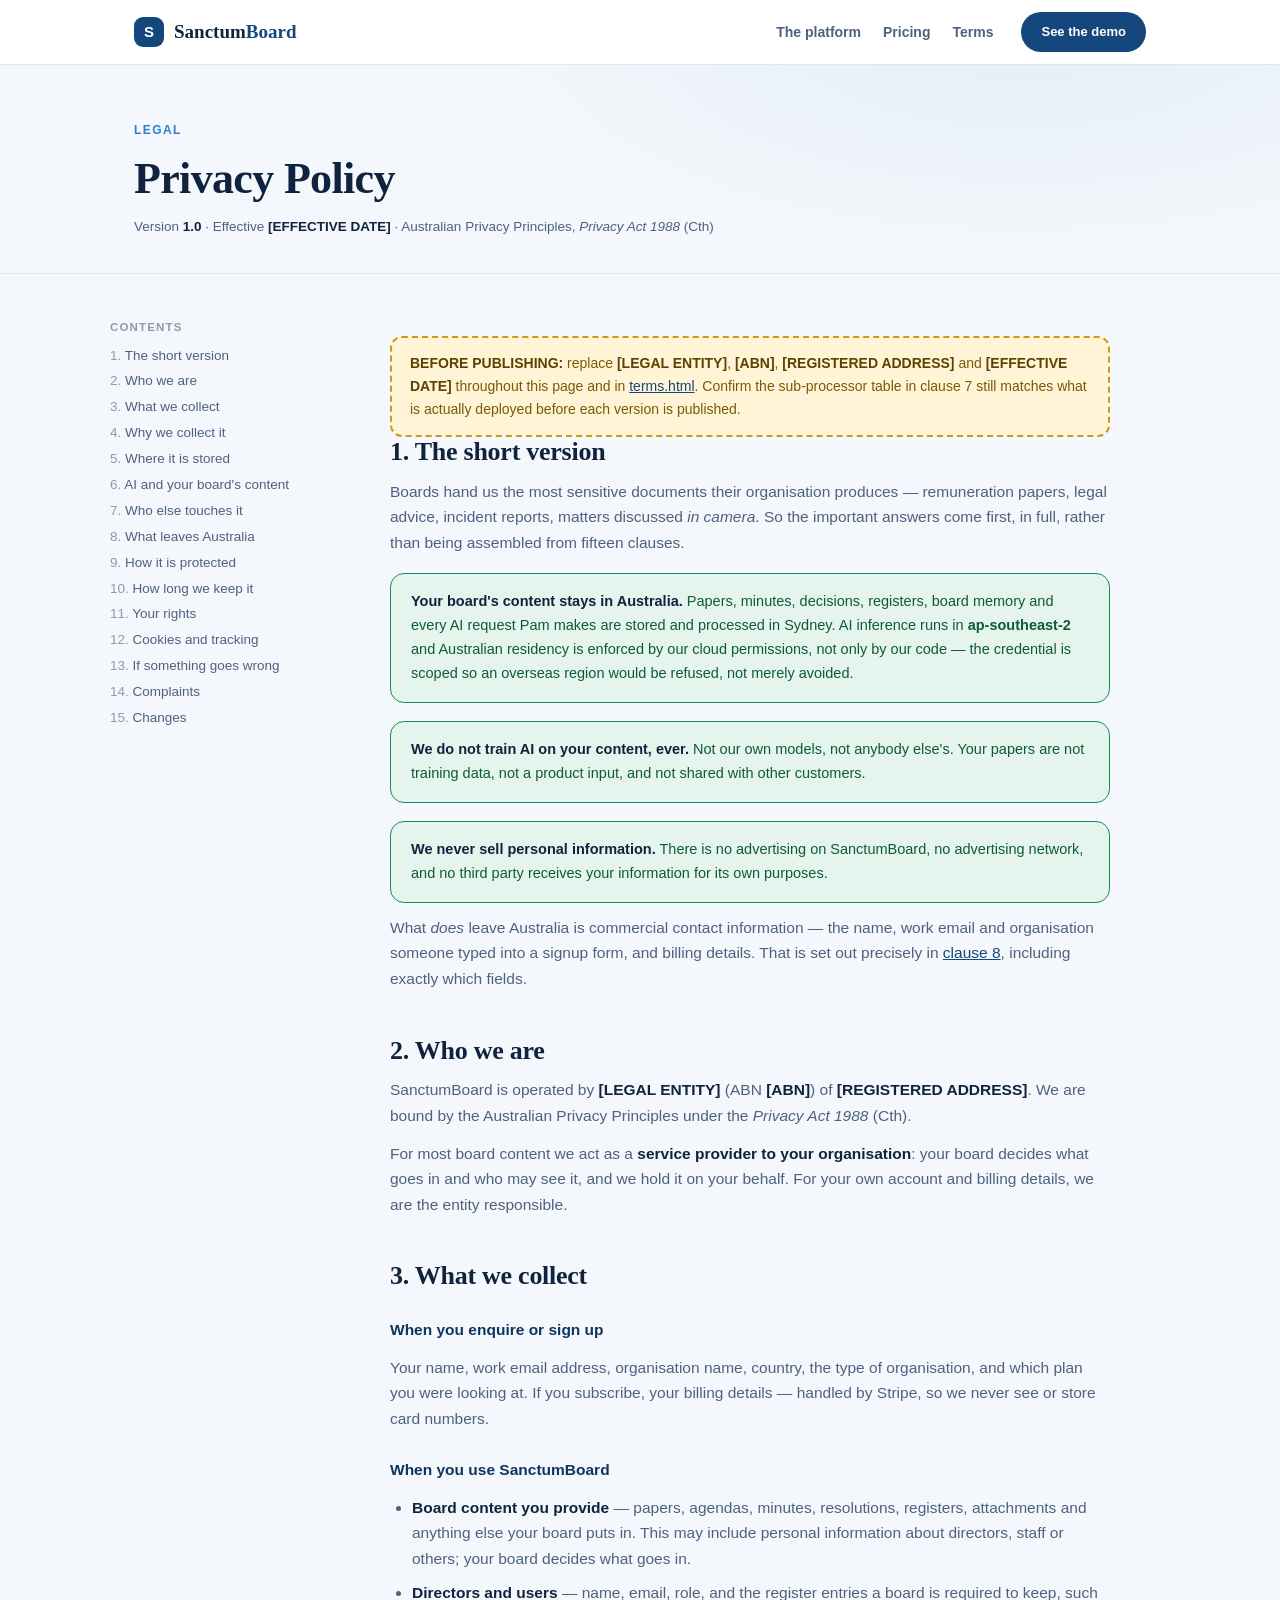
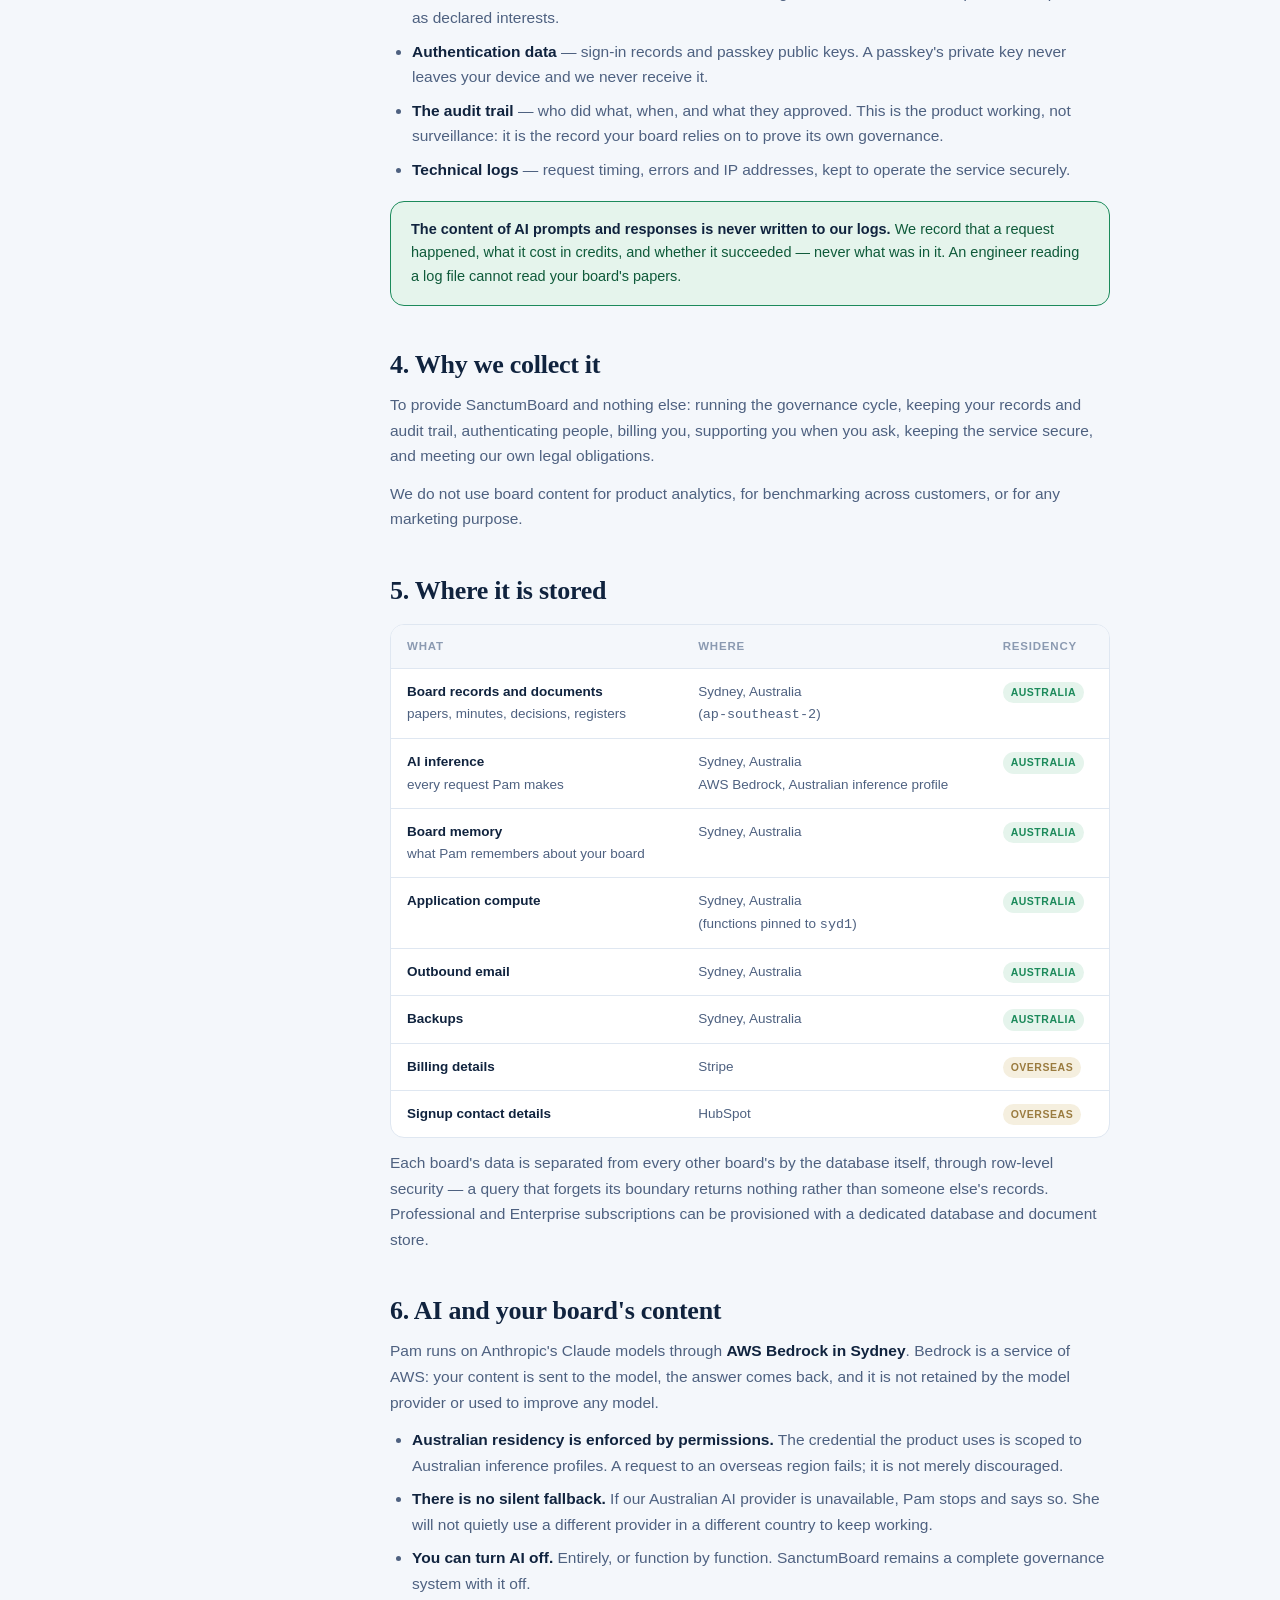
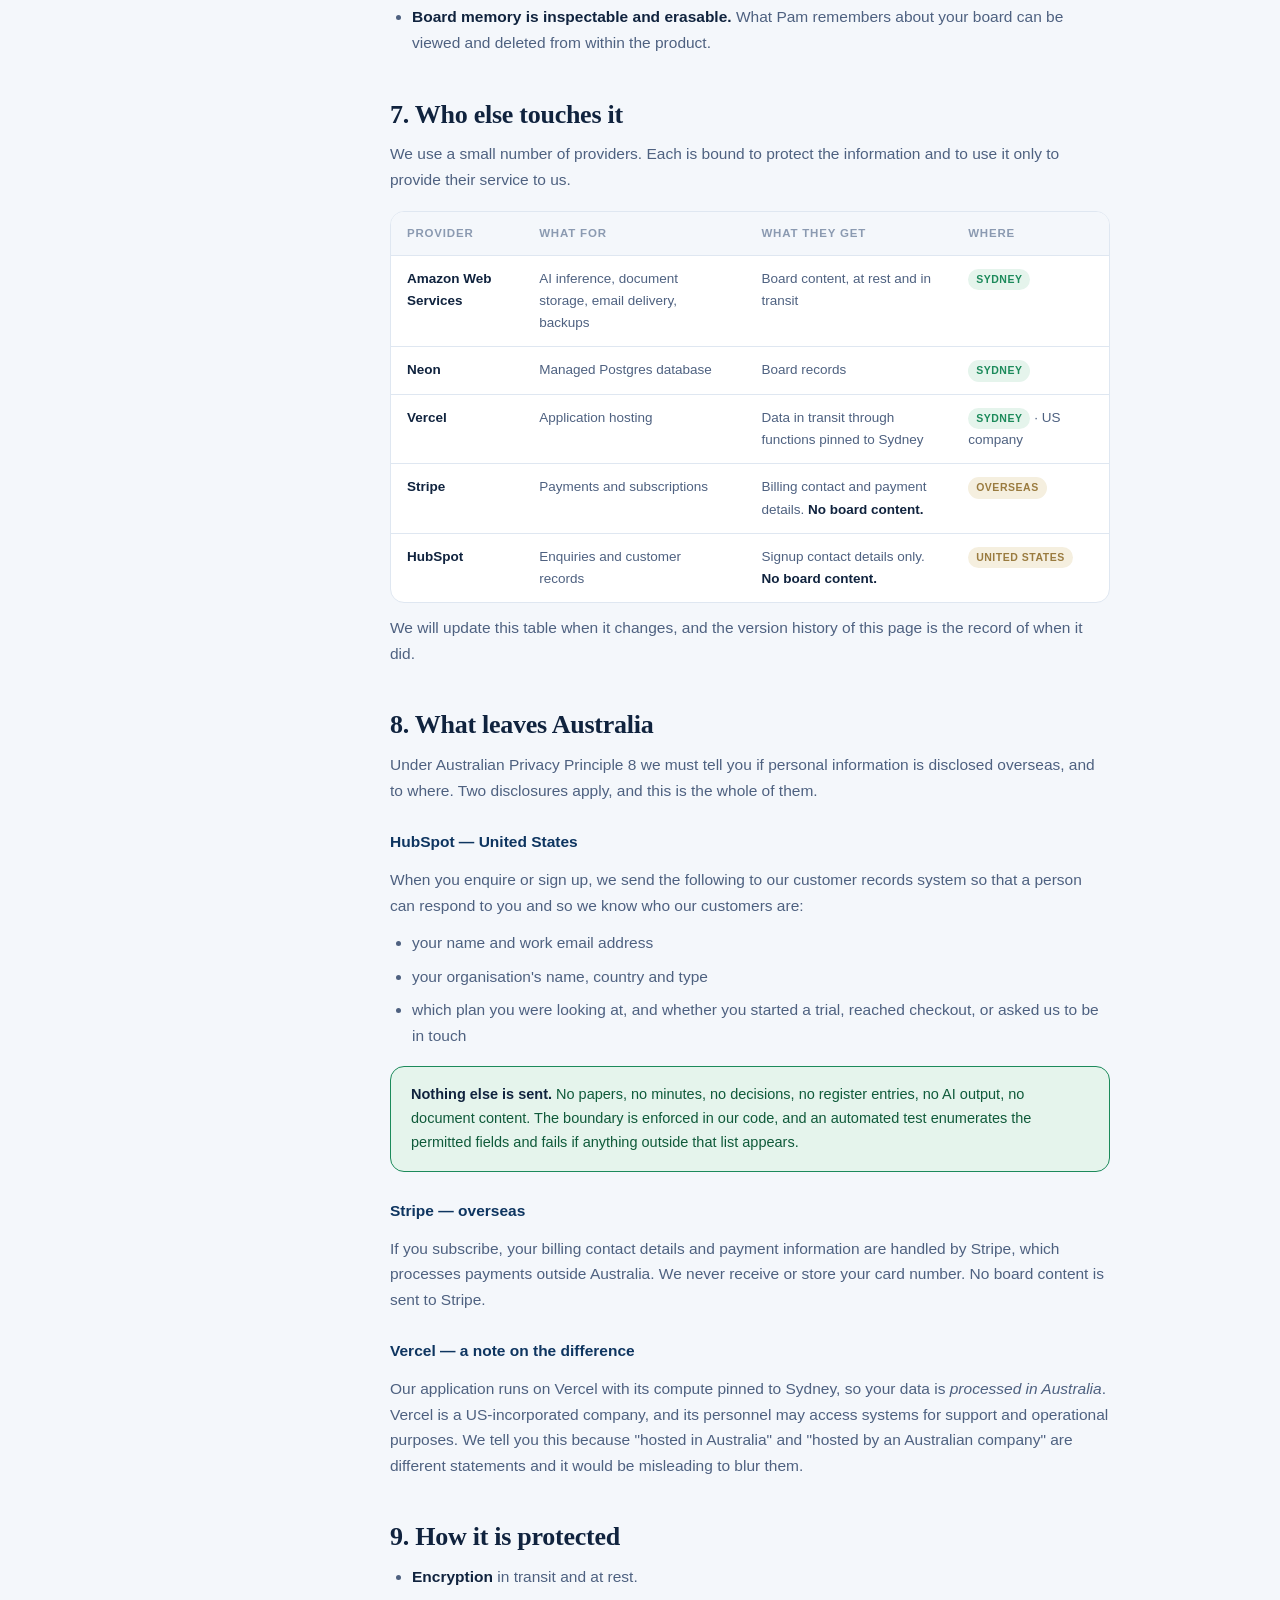
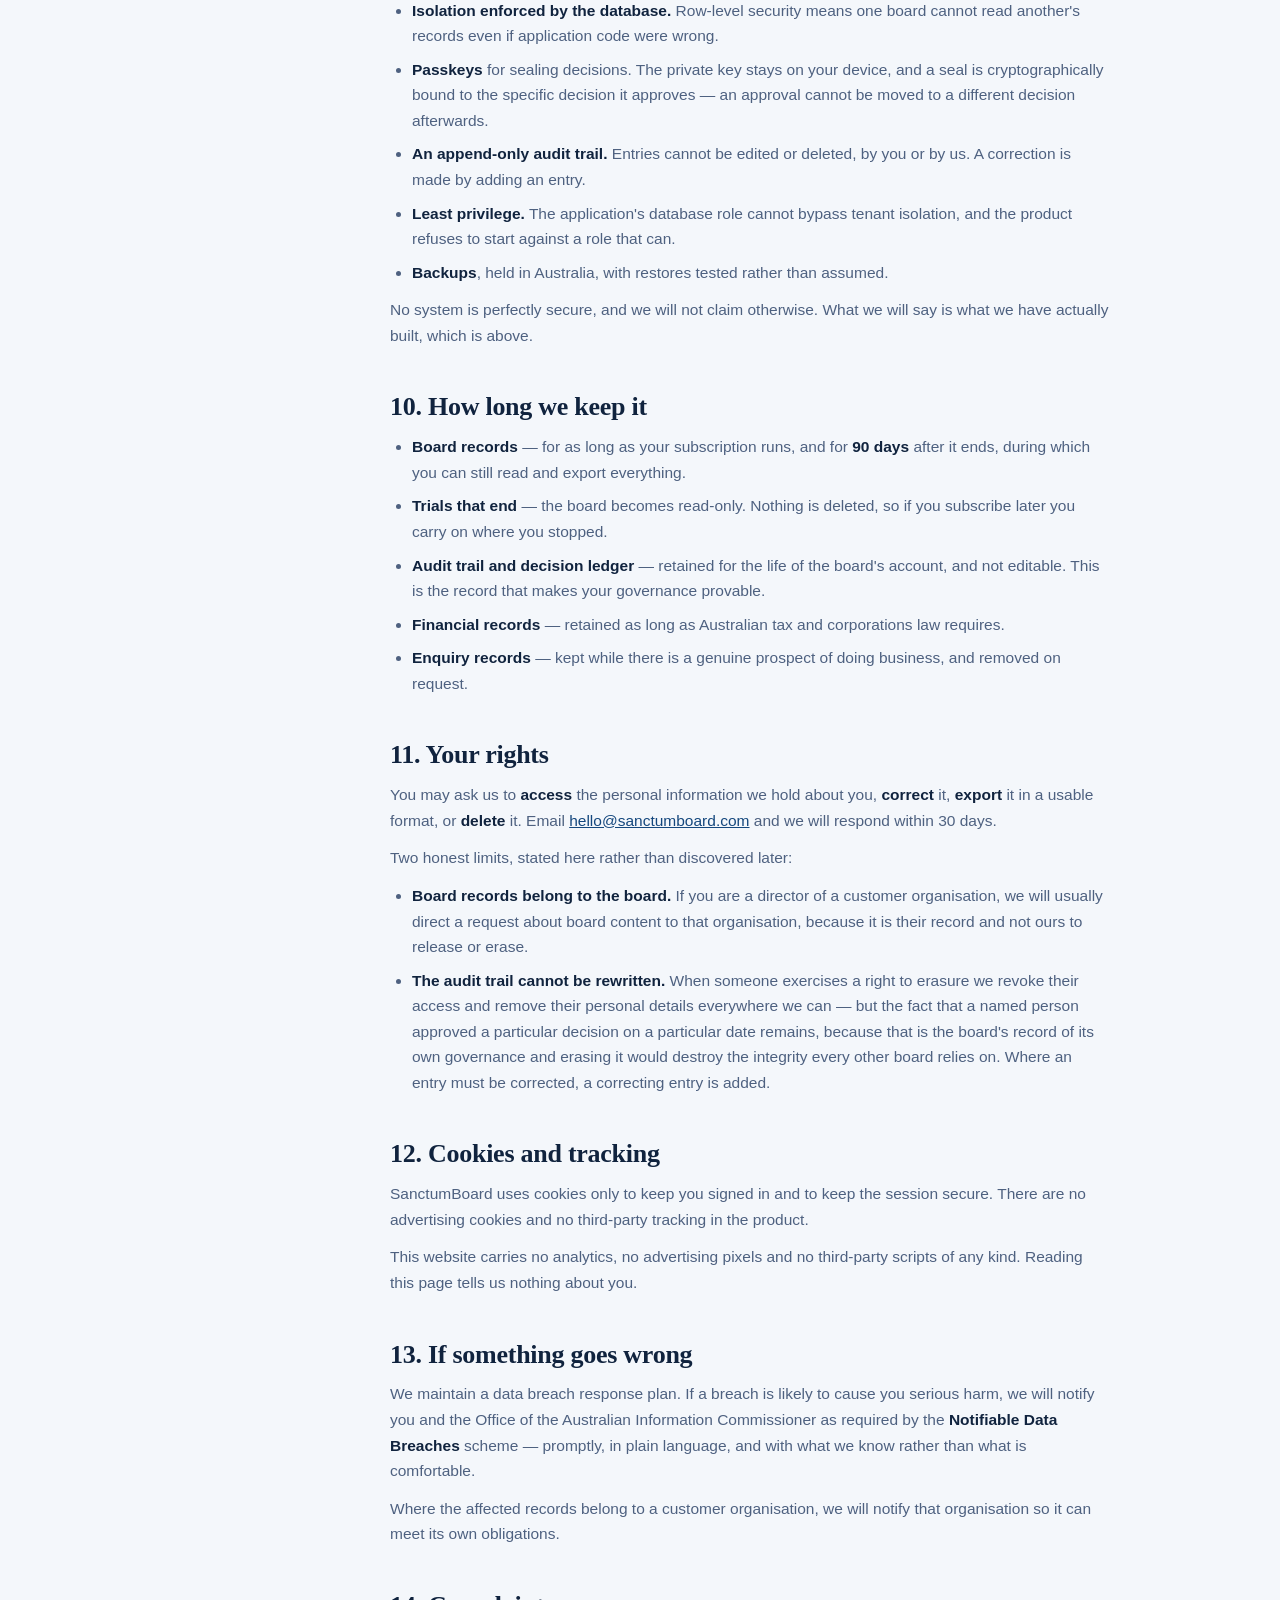
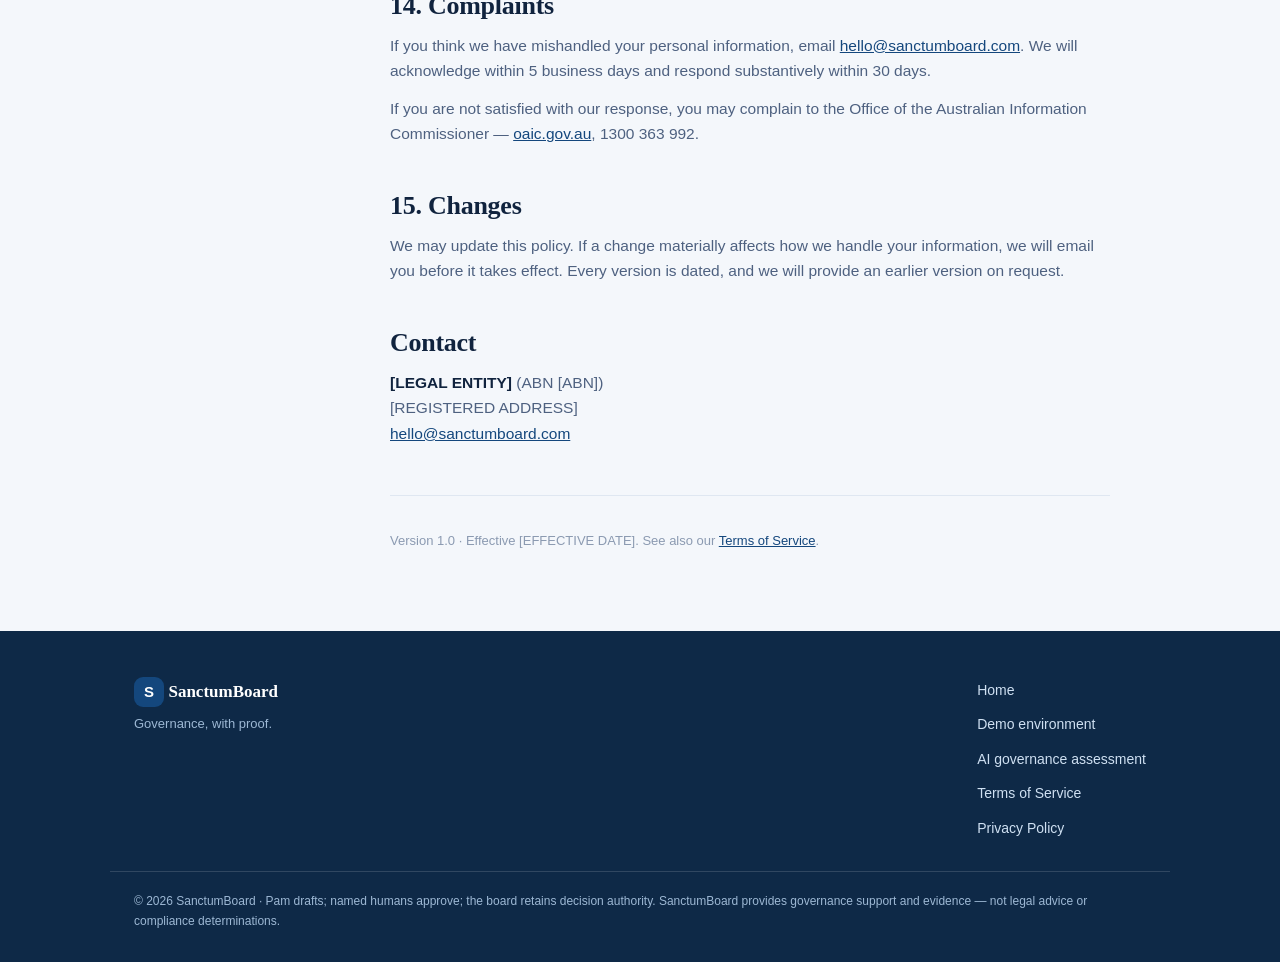
==== privacy.html @ 8b0907aa "Terms of Service and Privacy Policy Two documents the site could not launch without, written to be r" ====
<!DOCTYPE html>
<html lang="en">
<head>
  <meta charset="UTF-8" />
  <meta name="viewport" content="width=device-width, initial-scale=1.0" />
  <title>Privacy Policy — SanctumBoard</title>
  <meta name="description" content="What SanctumBoard collects, where it is stored, who else touches it, and what leaves Australia. Board content — papers, minutes, decisions and AI inference — stays in Australia." />
  <link rel="stylesheet" href="style.css" />
  <link rel="stylesheet" href="legal.css" />
</head>
<body>

<nav class="nav">
  <div class="container nav__inner">
    <a href="index.html" class="nav__logo">
      <span class="nav__mark">S</span>
      <span class="nav__word">Sanctum<em>Board</em></span>
    </a>
    <ul class="nav__links">
      <li><a href="index.html#pam">The platform</a></li>
      <li><a href="index.html#pricing">Pricing</a></li>
      <li><a href="terms.html">Terms</a></li>
    </ul>
    <a class="btn btn--solid btn--small" href="https://demo.sanctumboard.com">See the demo</a>
  </div>
</nav>

<header class="legal-hero">
  <div class="container">
    <p class="eyebrow">Legal</p>
    <h1>Privacy Policy</h1>
    <p class="meta">Version <b>1.0</b> · Effective <b>[EFFECTIVE DATE]</b> · Australian Privacy Principles, <i>Privacy Act 1988</i> (Cth)</p>
  </div>
</header>

<div class="container legal-layout">

  <aside class="toc">
    <p>Contents</p>
    <ol>
      <li><a href="#short">The short version</a></li>
      <li><a href="#who">Who we are</a></li>
      <li><a href="#collect">What we collect</a></li>
      <li><a href="#why">Why we collect it</a></li>
      <li><a href="#where">Where it is stored</a></li>
      <li><a href="#ai-data">AI and your board's content</a></li>
      <li><a href="#processors">Who else touches it</a></li>
      <li><a href="#overseas">What leaves Australia</a></li>
      <li><a href="#security">How it is protected</a></li>
      <li><a href="#retention">How long we keep it</a></li>
      <li><a href="#rights">Your rights</a></li>
      <li><a href="#cookies">Cookies and tracking</a></li>
      <li><a href="#breach">If something goes wrong</a></li>
      <li><a href="#complaints">Complaints</a></li>
      <li><a href="#changes">Changes</a></li>
    </ol>
  </aside>

  <main class="doc">

    <div class="fillin">
      <p><b>BEFORE PUBLISHING:</b> replace <b>[LEGAL ENTITY]</b>, <b>[ABN]</b>,
      <b>[REGISTERED ADDRESS]</b> and <b>[EFFECTIVE DATE]</b> throughout this
      page and in <a href="terms.html">terms.html</a>. Confirm the
      sub-processor table in clause 7 still matches what is actually deployed
      before each version is published.</p>
    </div>

    <h2 id="short">1. The short version</h2>
    <p>Boards hand us the most sensitive documents their organisation
    produces — remuneration papers, legal advice, incident reports, matters
    discussed <i>in camera</i>. So the important answers come first, in full,
    rather than being assembled from fifteen clauses.</p>
    <div class="promise">
      <p><strong>Your board's content stays in Australia.</strong> Papers,
      minutes, decisions, registers, board memory and every AI request Pam
      makes are stored and processed in Sydney. AI inference runs in
      <b>ap-southeast-2</b> and Australian residency is enforced by our cloud
      permissions, not only by our code — the credential is scoped so an
      overseas region would be refused, not merely avoided.</p>
    </div>
    <div class="promise">
      <p><strong>We do not train AI on your content, ever.</strong> Not our own
      models, not anybody else's. Your papers are not training data, not a
      product input, and not shared with other customers.</p>
    </div>
    <div class="promise">
      <p><strong>We never sell personal information.</strong> There is no
      advertising on SanctumBoard, no advertising network, and no third party
      receives your information for its own purposes.</p>
    </div>
    <p>What <em>does</em> leave Australia is commercial contact information —
    the name, work email and organisation someone typed into a signup form, and
    billing details. That is set out precisely in <a href="#overseas">clause
    8</a>, including exactly which fields.</p>

    <h2 id="who">2. Who we are</h2>
    <p>SanctumBoard is operated by <strong>[LEGAL ENTITY]</strong> (ABN
    <strong>[ABN]</strong>) of <strong>[REGISTERED ADDRESS]</strong>. We are
    bound by the Australian Privacy Principles under the <i>Privacy Act
    1988</i> (Cth).</p>
    <p>For most board content we act as a <strong>service provider to your
    organisation</strong>: your board decides what goes in and who may see it,
    and we hold it on your behalf. For your own account and billing details, we
    are the entity responsible.</p>

    <h2 id="collect">3. What we collect</h2>

    <h3>When you enquire or sign up</h3>
    <p>Your name, work email address, organisation name, country, the type of
    organisation, and which plan you were looking at. If you subscribe, your
    billing details — handled by Stripe, so we never see or store card
    numbers.</p>

    <h3>When you use SanctumBoard</h3>
    <ul>
      <li><strong>Board content you provide</strong> — papers, agendas,
      minutes, resolutions, registers, attachments and anything else your board
      puts in. This may include personal information about directors, staff or
      others; your board decides what goes in.</li>
      <li><strong>Directors and users</strong> — name, email, role, and the
      register entries a board is required to keep, such as declared interests.</li>
      <li><strong>Authentication data</strong> — sign-in records and passkey
      public keys. A passkey's private key never leaves your device and we
      never receive it.</li>
      <li><strong>The audit trail</strong> — who did what, when, and what they
      approved. This is the product working, not surveillance: it is the record
      your board relies on to prove its own governance.</li>
      <li><strong>Technical logs</strong> — request timing, errors and IP
      addresses, kept to operate the service securely.</li>
    </ul>
    <div class="promise">
      <p><strong>The content of AI prompts and responses is never written to
      our logs.</strong> We record that a request happened, what it cost in
      credits, and whether it succeeded — never what was in it. An engineer
      reading a log file cannot read your board's papers.</p>
    </div>

    <h2 id="why">4. Why we collect it</h2>
    <p>To provide SanctumBoard and nothing else: running the governance cycle,
    keeping your records and audit trail, authenticating people, billing you,
    supporting you when you ask, keeping the service secure, and meeting our
    own legal obligations.</p>
    <p>We do not use board content for product analytics, for benchmarking
    across customers, or for any marketing purpose.</p>

    <h2 id="where">5. Where it is stored</h2>
    <div class="tablewrap">
      <table>
        <thead>
          <tr><th>What</th><th>Where</th><th>Residency</th></tr>
        </thead>
        <tbody>
          <tr><td><b>Board records and documents</b><br />papers, minutes, decisions, registers</td><td>Sydney, Australia<br />(<code>ap-southeast-2</code>)</td><td><span class="pill pill--au">Australia</span></td></tr>
          <tr><td><b>AI inference</b><br />every request Pam makes</td><td>Sydney, Australia<br />AWS Bedrock, Australian inference profile</td><td><span class="pill pill--au">Australia</span></td></tr>
          <tr><td><b>Board memory</b><br />what Pam remembers about your board</td><td>Sydney, Australia</td><td><span class="pill pill--au">Australia</span></td></tr>
          <tr><td><b>Application compute</b></td><td>Sydney, Australia<br />(functions pinned to <code>syd1</code>)</td><td><span class="pill pill--au">Australia</span></td></tr>
          <tr><td><b>Outbound email</b></td><td>Sydney, Australia</td><td><span class="pill pill--au">Australia</span></td></tr>
          <tr><td><b>Backups</b></td><td>Sydney, Australia</td><td><span class="pill pill--au">Australia</span></td></tr>
          <tr><td><b>Billing details</b></td><td>Stripe</td><td><span class="pill pill--os">Overseas</span></td></tr>
          <tr><td><b>Signup contact details</b></td><td>HubSpot</td><td><span class="pill pill--os">Overseas</span></td></tr>
        </tbody>
      </table>
    </div>
    <p>Each board's data is separated from every other board's by the database
    itself, through row-level security — a query that forgets its boundary
    returns nothing rather than someone else's records. Professional and
    Enterprise subscriptions can be provisioned with a dedicated database and
    document store.</p>

    <h2 id="ai-data">6. AI and your board's content</h2>
    <p>Pam runs on Anthropic's Claude models through <strong>AWS Bedrock in
    Sydney</strong>. Bedrock is a service of AWS: your content is sent to the
    model, the answer comes back, and it is not retained by the model provider
    or used to improve any model.</p>
    <ul>
      <li><strong>Australian residency is enforced by permissions.</strong> The
      credential the product uses is scoped to Australian inference profiles.
      A request to an overseas region fails; it is not merely discouraged.</li>
      <li><strong>There is no silent fallback.</strong> If our Australian AI
      provider is unavailable, Pam stops and says so. She will not quietly use
      a different provider in a different country to keep working.</li>
      <li><strong>You can turn AI off.</strong> Entirely, or function by
      function. SanctumBoard remains a complete governance system with it
      off.</li>
      <li><strong>Board memory is inspectable and erasable.</strong> What Pam
      remembers about your board can be viewed and deleted from within the
      product.</li>
    </ul>

    <h2 id="processors">7. Who else touches it</h2>
    <p>We use a small number of providers. Each is bound to protect the
    information and to use it only to provide their service to us.</p>
    <div class="tablewrap">
      <table>
        <thead>
          <tr><th>Provider</th><th>What for</th><th>What they get</th><th>Where</th></tr>
        </thead>
        <tbody>
          <tr><td><b>Amazon Web Services</b></td><td>AI inference, document storage, email delivery, backups</td><td>Board content, at rest and in transit</td><td><span class="pill pill--au">Sydney</span></td></tr>
          <tr><td><b>Neon</b></td><td>Managed Postgres database</td><td>Board records</td><td><span class="pill pill--au">Sydney</span></td></tr>
          <tr><td><b>Vercel</b></td><td>Application hosting</td><td>Data in transit through functions pinned to Sydney</td><td><span class="pill pill--au">Sydney</span> · US company</td></tr>
          <tr><td><b>Stripe</b></td><td>Payments and subscriptions</td><td>Billing contact and payment details. <b>No board content.</b></td><td><span class="pill pill--os">Overseas</span></td></tr>
          <tr><td><b>HubSpot</b></td><td>Enquiries and customer records</td><td>Signup contact details only. <b>No board content.</b></td><td><span class="pill pill--os">United States</span></td></tr>
        </tbody>
      </table>
    </div>
    <p>We will update this table when it changes, and the version history of
    this page is the record of when it did.</p>

    <h2 id="overseas">8. What leaves Australia</h2>
    <p>Under Australian Privacy Principle 8 we must tell you if personal
    information is disclosed overseas, and to where. Two disclosures apply, and
    this is the whole of them.</p>

    <h3>HubSpot — United States</h3>
    <p>When you enquire or sign up, we send the following to our customer
    records system so that a person can respond to you and so we know who our
    customers are:</p>
    <ul>
      <li>your name and work email address</li>
      <li>your organisation's name, country and type</li>
      <li>which plan you were looking at, and whether you started a trial,
      reached checkout, or asked us to be in touch</li>
    </ul>
    <div class="promise">
      <p><strong>Nothing else is sent.</strong> No papers, no minutes, no
      decisions, no register entries, no AI output, no document content. The
      boundary is enforced in our code, and an automated test enumerates the
      permitted fields and fails if anything outside that list appears.</p>
    </div>

    <h3>Stripe — overseas</h3>
    <p>If you subscribe, your billing contact details and payment information
    are handled by Stripe, which processes payments outside Australia. We never
    receive or store your card number. No board content is sent to Stripe.</p>

    <h3>Vercel — a note on the difference</h3>
    <p>Our application runs on Vercel with its compute pinned to Sydney, so
    your data is <em>processed in Australia</em>. Vercel is a
    US-incorporated company, and its personnel may access systems for support
    and operational purposes. We tell you this because "hosted in Australia"
    and "hosted by an Australian company" are different statements and it would
    be misleading to blur them.</p>

    <h2 id="security">9. How it is protected</h2>
    <ul>
      <li><strong>Encryption</strong> in transit and at rest.</li>
      <li><strong>Isolation enforced by the database.</strong> Row-level
      security means one board cannot read another's records even if
      application code were wrong.</li>
      <li><strong>Passkeys</strong> for sealing decisions. The private key
      stays on your device, and a seal is cryptographically bound to the
      specific decision it approves — an approval cannot be moved to a
      different decision afterwards.</li>
      <li><strong>An append-only audit trail.</strong> Entries cannot be edited
      or deleted, by you or by us. A correction is made by adding an entry.</li>
      <li><strong>Least privilege.</strong> The application's database role
      cannot bypass tenant isolation, and the product refuses to start against
      a role that can.</li>
      <li><strong>Backups</strong>, held in Australia, with restores
      tested rather than assumed.</li>
    </ul>
    <p>No system is perfectly secure, and we will not claim otherwise. What we
    will say is what we have actually built, which is above.</p>

    <h2 id="retention">10. How long we keep it</h2>
    <ul>
      <li><strong>Board records</strong> — for as long as your subscription
      runs, and for <strong>90 days</strong> after it ends, during which you
      can still read and export everything.</li>
      <li><strong>Trials that end</strong> — the board becomes read-only.
      Nothing is deleted, so if you subscribe later you carry on where you
      stopped.</li>
      <li><strong>Audit trail and decision ledger</strong> — retained for the
      life of the board's account, and not editable. This is the record that
      makes your governance provable.</li>
      <li><strong>Financial records</strong> — retained as long as Australian
      tax and corporations law requires.</li>
      <li><strong>Enquiry records</strong> — kept while there is a genuine
      prospect of doing business, and removed on request.</li>
    </ul>

    <h2 id="rights">11. Your rights</h2>
    <p>You may ask us to <strong>access</strong> the personal information we
    hold about you, <strong>correct</strong> it, <strong>export</strong> it in
    a usable format, or <strong>delete</strong> it. Email
    <a href="mailto:hello@sanctumboard.com">hello@sanctumboard.com</a> and we
    will respond within 30 days.</p>
    <p>Two honest limits, stated here rather than discovered later:</p>
    <ul>
      <li><strong>Board records belong to the board.</strong> If you are a
      director of a customer organisation, we will usually direct a request
      about board content to that organisation, because it is their record and
      not ours to release or erase.</li>
      <li><strong>The audit trail cannot be rewritten.</strong> When someone
      exercises a right to erasure we revoke their access and remove their
      personal details everywhere we can — but the fact that a named person
      approved a particular decision on a particular date remains, because that
      is the board's record of its own governance and erasing it would destroy
      the integrity every other board relies on. Where an entry must be
      corrected, a correcting entry is added.</li>
    </ul>

    <h2 id="cookies">12. Cookies and tracking</h2>
    <p>SanctumBoard uses cookies only to keep you signed in and to keep the
    session secure. There are no advertising cookies and no third-party
    tracking in the product.</p>
    <p>This website carries no analytics, no advertising pixels and no
    third-party scripts of any kind. Reading this page tells us nothing about
    you.</p>

    <h2 id="breach">13. If something goes wrong</h2>
    <p>We maintain a data breach response plan. If a breach is likely to cause
    you serious harm, we will notify you and the Office of the Australian
    Information Commissioner as required by the <strong>Notifiable Data
    Breaches</strong> scheme — promptly, in plain language, and with what we
    know rather than what is comfortable.</p>
    <p>Where the affected records belong to a customer organisation, we will
    notify that organisation so it can meet its own obligations.</p>

    <h2 id="complaints">14. Complaints</h2>
    <p>If you think we have mishandled your personal information, email
    <a href="mailto:hello@sanctumboard.com">hello@sanctumboard.com</a>. We will
    acknowledge within 5 business days and respond substantively within 30
    days.</p>
    <p>If you are not satisfied with our response, you may complain to the
    Office of the Australian Information Commissioner —
    <a href="https://www.oaic.gov.au" target="_blank" rel="noreferrer">oaic.gov.au</a>,
    1300 363 992.</p>

    <h2 id="changes">15. Changes</h2>
    <p>We may update this policy. If a change materially affects how we handle
    your information, we will email you before it takes effect. Every version
    is dated, and we will provide an earlier version on request.</p>

    <h2 id="contact">Contact</h2>
    <p><strong>[LEGAL ENTITY]</strong> (ABN [ABN])<br />
    [REGISTERED ADDRESS]<br />
    <a href="mailto:hello@sanctumboard.com">hello@sanctumboard.com</a></p>

    <div class="legal-foot">
      <p>Version 1.0 · Effective [EFFECTIVE DATE]. See also our
      <a href="terms.html">Terms of Service</a>.</p>
    </div>

  </main>
</div>

<footer class="footer">
  <div class="container footer__inner">
    <div class="footer__brand">
      <span class="nav__mark">S</span> <b>SanctumBoard</b>
      <p>Governance, with proof.</p>
    </div>
    <ul>
      <li><a href="index.html">Home</a></li>
      <li><a href="https://demo.sanctumboard.com">Demo environment</a></li>
      <li><a href="https://assess.sanctumboard.com" target="_blank" rel="noreferrer">AI governance assessment</a></li>
      <li><a href="terms.html">Terms of Service</a></li>
      <li><a href="privacy.html">Privacy Policy</a></li>
    </ul>
  </div>
  <div class="container footer__legal">
    <p>© 2026 SanctumBoard · Pam drafts; named humans approve; the board retains decision authority.
    SanctumBoard provides governance support and evidence — not legal advice or compliance determinations.</p>
  </div>
</footer>

</body>
</html>
---- style.css ----
/* ============================================================
   SANCTUMBOARD.COM — Governance, with proof
   The Sanctum design system: deep institutional navy for trust,
   azure for intelligence, brass reserved for the seal.
   ============================================================ */

*, *::before, *::after { box-sizing: border-box; margin: 0; padding: 0; }

:root {
  --ground:      #f4f7fb;
  --surface:     #ffffff;
  --ink:         #10233e;
  --ink-soft:    #4e6180;
  --ink-faint:   #8b9ab1;
  --line:        #dfe7f1;
  --trust:       #14477d;
  --trust-soft:  #e3edf8;
  --trust-ink:   #0e3560;
  --navy:        #0e2947;
  --sky:         #2d7dd2;
  --sky-soft:    #eaf3fc;
  --seal:        #9a7b3f;
  --seal-soft:   #f5efdf;
  --assent:      #1c8a5b;
  --assent-soft: #e5f4ec;
  --serif: Georgia, "Times New Roman", "Source Serif 4", serif;
  --sans: -apple-system, BlinkMacSystemFont, "Segoe UI", Roboto, "Helvetica Neue", sans-serif;
}

html { scroll-behavior: smooth; }
body { font-family: var(--sans); background: var(--ground); color: var(--ink); line-height: 1.65; -webkit-font-smoothing: antialiased; }
img { max-width: 100%; }
a { color: var(--trust); }
.container { max-width: 1060px; margin: 0 auto; padding: 0 24px; }
.center { text-align: center; }

h1 { font-family: var(--serif); font-size: clamp(38px, 6vw, 58px); line-height: 1.08; letter-spacing: -0.015em; font-weight: 600; }
h2 { font-family: var(--serif); font-size: clamp(28px, 4vw, 38px); line-height: 1.15; letter-spacing: -0.01em; font-weight: 600; margin-bottom: 10px; }
h3 { font-size: 17px; font-weight: 700; }

.eyebrow { font-size: 12px; font-weight: 700; letter-spacing: .12em; text-transform: uppercase; color: var(--sky); margin-bottom: 14px; }
.eyebrow--light { color: #9fc7f2; }
.section__lead { font-size: 17px; color: var(--ink-soft); max-width: 640px; margin-bottom: 18px; }
.section__lead--light { color: #cfe0f2; }
.section__body { font-size: 15px; color: var(--ink-soft); max-width: 620px; }
.section__note { font-size: 13px; color: var(--ink-faint); margin-top: 22px; max-width: 680px; }
.section__note--light { color: #9db8d4; }

/* Buttons */
.btn { display: inline-block; text-decoration: none; font-weight: 700; border-radius: 999px; transition: transform .12s ease, box-shadow .12s ease; }
.btn:hover { transform: translateY(-1px); box-shadow: 0 10px 24px -14px rgba(16,35,62,.5); }
.btn--solid { background: var(--trust); color: #fff; padding: 14px 28px; font-size: 15px; }
.btn--ghost { border: 1.5px solid var(--trust); color: var(--trust); padding: 12.5px 26px; font-size: 15px; background: transparent; }
.section--navy .btn--ghost { border-color: #7fb2e8; color: #cfe0f2; }
.btn--small { padding: 9px 20px; font-size: 13px; }
.btn--big { padding: 16px 36px; font-size: 17px; }

/* Nav */
.nav { position: sticky; top: 0; z-index: 50; background: rgba(255,255,255,.92); backdrop-filter: blur(10px); border-bottom: 1px solid var(--line); }
.nav__inner { display: flex; align-items: center; gap: 28px; height: 64px; }
.nav__logo { display: flex; align-items: center; gap: 10px; text-decoration: none; color: var(--ink); }
.nav__mark { display: inline-flex; width: 30px; height: 30px; border-radius: 9px; background: var(--trust); color: #fff; font-weight: 800; font-size: 15px; align-items: center; justify-content: center; }
.nav__word { font-family: var(--serif); font-weight: 600; font-size: 19px; }
.nav__word em { font-style: normal; color: var(--trust); }
.nav__links { display: flex; gap: 22px; list-style: none; margin-left: auto; }
.nav__links a { text-decoration: none; color: var(--ink-soft); font-size: 14px; font-weight: 600; }
.nav__links a:hover { color: var(--trust); }
@media (max-width: 860px) { .nav__links { display: none; } .nav__inner { justify-content: space-between; } }

/* Hero */
.hero { padding: 84px 0 70px; background:
  radial-gradient(1000px 460px at 85% -10%, var(--trust-soft) 0%, transparent 60%),
  radial-gradient(700px 380px at 0% 10%, var(--sky-soft) 0%, transparent 55%);
}
.hero__lead { font-size: 19px; color: var(--ink-soft); max-width: 660px; margin-top: 20px; }
.hero__lead strong { color: var(--trust-ink); }
.hero__ctas { display: flex; gap: 14px; flex-wrap: wrap; margin-top: 28px; }
.hero__promise { margin-top: 18px; font-size: 13.5px; font-weight: 600; color: var(--trust-ink); }

/* Hero product panel */
.hero__panel { margin-top: 46px; border: 1px solid var(--line); border-radius: 18px; background: var(--surface); box-shadow: 0 30px 70px -40px rgba(16,35,62,.45); overflow: hidden; max-width: 780px; }
.panel__bar { display: flex; align-items: center; gap: 12px; padding: 12px 18px; border-bottom: 1px solid var(--line); }
.panel__dot { width: 10px; height: 10px; border-radius: 50%; background: var(--sky); }
.panel__brand { font-family: var(--serif); font-weight: 600; font-size: 14px; }
.panel__tabs { margin-left: auto; display: flex; gap: 14px; font-size: 12px; }
.panel__tabs b { color: var(--trust-ink); background: var(--trust-soft); padding: 3px 10px; border-radius: 999px; }
.panel__tabs i { font-style: normal; color: var(--ink-faint); padding: 3px 2px; }
@media (max-width: 640px) { .panel__tabs i { display: none; } }
.panel__body { display: grid; grid-template-columns: 1.1fr 1fr; }
@media (max-width: 640px) { .panel__body { grid-template-columns: 1fr; } }
.panel__pam { padding: 20px; border-right: 1px solid var(--line); }
@media (max-width: 640px) { .panel__pam { border-right: 0; border-bottom: 1px solid var(--line); } }
.pam__name { font-size: 12px; font-weight: 700; color: var(--sky); margin-bottom: 8px; }
.pam__line { background: var(--ground); border-radius: 14px; padding: 12px 14px; font-size: 13.5px; color: var(--ink-soft); }
.panel__cards { padding: 16px; display: flex; flex-direction: column; gap: 10px; }
.card { border: 1px solid var(--line); border-radius: 14px; padding: 12px 14px; font-size: 13px; color: var(--ink-soft); }
.card p { margin: 6px 0; color: var(--ink); }
.card em { color: var(--ink-faint); font-style: normal; font-size: 12px; }
.card--seal { border-color: var(--seal); }
.chip { display: inline-block; font-size: 10.5px; font-weight: 700; letter-spacing: .06em; text-transform: uppercase; padding: 3px 9px; border-radius: 999px; }
.chip--seal { background: var(--seal-soft); color: var(--seal); }
.chip--green { background: var(--assent-soft); color: var(--assent); }
.btnlet { display: inline-block; background: var(--trust); color: #fff; font-size: 12px; font-weight: 700; padding: 6px 14px; border-radius: 999px; }

/* Sections */
.section { padding: 78px 0; }
.section--tint { background: var(--surface); border-top: 1px solid var(--line); border-bottom: 1px solid var(--line); }
.section--navy { background: linear-gradient(160deg, var(--navy) 0%, var(--trust-ink) 100%); color: #fff; }
.section--navy h2 { color: #fff; }
.section--bridge { background: var(--surface); border-top: 1px solid var(--line); }
.section--final { padding: 90px 0; }
.section--split { display: grid; grid-template-columns: 1.05fr 1fr; gap: 56px; align-items: center; }
@media (max-width: 860px) { .section--split { grid-template-columns: 1fr; } }

/* Trio */
.trio { display: grid; grid-template-columns: repeat(3, 1fr); gap: 22px; margin-top: 34px; }
@media (max-width: 860px) { .trio { grid-template-columns: 1fr; } }
.trio__item { background: var(--surface); border: 1px solid var(--line); border-radius: 18px; padding: 26px; }
.section--tint .trio__item { background: var(--ground); }
.trio__glyph { display: inline-flex; width: 44px; height: 44px; border-radius: 13px; align-items: center; justify-content: center; font-weight: 800; font-size: 19px; margin-bottom: 14px; }
.trio__glyph--sky { background: var(--sky-soft); color: var(--sky); }
.trio__glyph--seal { background: var(--seal-soft); color: var(--seal); }
.trio__glyph--trust { background: var(--trust-soft); color: var(--trust); font-size: 16px; }
.trio__item p { font-size: 14px; color: var(--ink-soft); margin-top: 8px; }

/* Rooms */
.rooms { display: grid; grid-template-columns: repeat(2, 1fr); gap: 18px; margin-top: 30px; }
@media (max-width: 720px) { .rooms { grid-template-columns: 1fr; } }
.room { background: var(--ground); border: 1px solid var(--line); border-radius: 18px; padding: 24px; }
.room__q { font-family: var(--serif); font-size: 17px; color: var(--trust); margin: 4px 0 8px; }
.room p { font-size: 14px; color: var(--ink-soft); }

/* Thread */
.thread { position: relative; padding-left: 30px; }
.thread::before { content: ""; position: absolute; left: 14px; top: 10px; bottom: 10px; width: 2px; background: var(--line); }
.thread__node { position: relative; display: flex; gap: 14px; align-items: flex-start; padding: 10px 0; font-size: 13.5px; color: var(--ink-soft); }
.thread__node b { color: var(--ink); }
.thread__glyph { position: relative; z-index: 1; margin-left: -30px; flex: 0 0 30px; width: 30px; height: 30px; border-radius: 50%; display: inline-flex; align-items: center; justify-content: center; font-size: 13px; color: #fff; box-shadow: 0 0 0 4px var(--ground); }
.g--trust { background: var(--trust); }
.g--sky { background: var(--sky); }
.g--plain { background: #fff; color: var(--ink-soft); border: 1px solid var(--line); }
.g--seal { background: var(--seal-soft); color: var(--seal); border: 1px solid var(--seal); }
.g--green { background: var(--assent); }
.ok { color: var(--assent); font-weight: 700; }

/* Passport mock */
.passport { background: rgba(255,255,255,.06); border: 1px solid rgba(255,255,255,.16); border-radius: 18px; padding: 22px; max-width: 720px; margin-top: 26px; }
.passport__head { display: flex; justify-content: space-between; gap: 14px; flex-wrap: wrap; align-items: center; font-size: 14px; font-weight: 700; margin-bottom: 18px; }
.passport__rows > div { display: grid; grid-template-columns: 220px 1fr auto; gap: 14px; align-items: center; font-size: 13px; padding: 8px 0; color: #cfe0f2; }
@media (max-width: 640px) { .passport__rows > div { grid-template-columns: 1fr; gap: 6px; } }
.passport__rows b { color: #fff; font-weight: 600; }
.bar { display: block; height: 7px; border-radius: 999px; background: rgba(255,255,255,.15); overflow: hidden; }
.bar i { display: block; height: 100%; border-radius: 999px; background: #57d99a; }
.passport__foot { font-size: 12px; color: #9db8d4; margin-top: 14px; }

/* Compare */
.compare { border: 1px solid var(--line); border-radius: 18px; overflow: hidden; background: var(--surface); margin-top: 26px; }
.compare__row { display: grid; grid-template-columns: 1fr 1.35fr; }
.compare__row + .compare__row { border-top: 1px solid var(--line); }
.compare__row span { padding: 16px 20px; font-size: 14px; color: var(--ink-soft); }
.compare__row span + span { border-left: 1px solid var(--line); background: var(--trust-soft); color: var(--trust-ink); }
.compare__row b { color: var(--trust-ink); }
.compare__row--head span { font-size: 12px; font-weight: 800; letter-spacing: .08em; text-transform: uppercase; color: var(--ink-faint); background: var(--ground); }
.compare__row--head span + span { color: var(--trust); background: var(--trust-soft); }
@media (max-width: 720px) {
  .compare__row { grid-template-columns: 1fr; }
  .compare__row span + span { border-left: 0; border-top: 1px dashed var(--line); }
}

/* Tenets */
.grid-6 { display: grid; grid-template-columns: repeat(3, 1fr); gap: 16px; margin-top: 30px; }
@media (max-width: 860px) { .grid-6 { grid-template-columns: 1fr; } }
.tenet { background: var(--ground); border: 1px solid var(--line); border-radius: 16px; padding: 20px; font-size: 13.5px; color: var(--ink-soft); }
.tenet b { display: block; color: var(--ink); margin-bottom: 5px; font-size: 14px; }

/* Plans */
.plans { display: grid; grid-template-columns: repeat(4, 1fr); gap: 16px; margin-top: 30px; }
@media (max-width: 960px) { .plans { grid-template-columns: repeat(2, 1fr); } }
@media (max-width: 560px) { .plans { grid-template-columns: 1fr; } }
.plan { background: var(--surface); border: 1px solid var(--line); border-radius: 18px; padding: 24px; }
.plan--feature { border-color: var(--trust); box-shadow: 0 18px 44px -30px rgba(20,71,125,.55); }
.plan__price { font-family: var(--serif); font-size: 30px; color: var(--trust-ink); margin: 6px 0 8px; }
.plan__price span { font-size: 14px; color: var(--ink-faint); font-family: var(--sans); }
.plan p { font-size: 13px; color: var(--ink-soft); }

/* Bridge */
.bridge { display: grid; grid-template-columns: 1.2fr auto; gap: 40px; align-items: center; }
@media (max-width: 860px) { .bridge { grid-template-columns: 1fr; } }
.bridge__ctas { display: flex; flex-direction: column; gap: 12px; }

/* Footer */
.footer { background: var(--navy); color: #cfe0f2; padding: 46px 0 30px; }
.footer__inner { display: flex; justify-content: space-between; gap: 30px; flex-wrap: wrap; }
.footer__brand p { font-size: 13px; color: #9db8d4; margin-top: 6px; }
.footer b { font-family: var(--serif); font-size: 17px; color: #fff; }
.footer ul { list-style: none; display: flex; flex-direction: column; gap: 8px; }
.footer a { color: #cfe0f2; text-decoration: none; font-size: 14px; }
.footer a:hover { color: #fff; text-decoration: underline; }
.footer__legal { border-top: 1px solid rgba(255,255,255,.14); margin-top: 30px; padding-top: 20px; }
.footer__legal p { font-size: 12px; color: #9db8d4; }
---- legal.css ----
/* ============================================================
   SANCTUMBOARD.COM — legal documents
   Same design system as style.css. Optimised for reading a long
   document and for finding one clause in it, because that is
   what these pages are actually used for.
   ============================================================ */

.legal-hero { padding: 56px 0 34px; background:
  radial-gradient(900px 380px at 80% -20%, var(--trust-soft) 0%, transparent 60%);
  border-bottom: 1px solid var(--line);
}
.legal-hero h1 { font-size: clamp(30px, 4.4vw, 44px); }
.legal-hero .meta { margin-top: 14px; font-size: 13.5px; color: var(--ink-soft); }
.legal-hero .meta b { color: var(--ink); }

/* Two columns on desktop: contents beside the document. On a phone the
   contents collapse to the top, which is where they are useful anyway. */
.legal-layout { display: grid; grid-template-columns: 232px 1fr; gap: 48px; align-items: start; padding: 44px 0 80px; }
@media (max-width: 900px) { .legal-layout { grid-template-columns: 1fr; gap: 28px; } }

.toc { position: sticky; top: 84px; font-size: 13.5px; }
@media (max-width: 900px) { .toc { position: static; background: var(--surface); border: 1px solid var(--line); border-radius: 16px; padding: 18px 20px; } }
.toc p { font-size: 11.5px; font-weight: 700; letter-spacing: .1em; text-transform: uppercase; color: var(--ink-faint); margin-bottom: 10px; }
.toc ol { list-style: none; counter-reset: toc; }
.toc li { counter-increment: toc; margin-bottom: 7px; }
.toc a { text-decoration: none; color: var(--ink-soft); display: block; line-height: 1.4; }
.toc a::before { content: counter(toc) ". "; color: var(--ink-faint); }
.toc a:hover { color: var(--trust); }

.doc { max-width: 720px; }
.doc h2 { font-size: clamp(21px, 2.6vw, 26px); margin-top: 44px; scroll-margin-top: 84px; }
.doc h2:first-of-type { margin-top: 0; }
.doc h3 { font-size: 15.5px; margin-top: 26px; color: var(--trust-ink); }
.doc p { font-size: 15.5px; color: var(--ink-soft); margin-top: 12px; }
.doc p strong, .doc li strong { color: var(--ink); }
.doc ul, .doc ol { margin: 12px 0 0 22px; }
.doc li { font-size: 15.5px; color: var(--ink-soft); margin-bottom: 8px; }
.doc a { color: var(--trust); }

/* The plain-English gloss beside a clause. Deliberately quieter than the
   clause itself — it explains the term, it is not a second version of it. */
.plain { border-left: 3px solid var(--sky); background: var(--sky-soft); border-radius: 0 12px 12px 0;
  padding: 14px 18px; margin-top: 16px; }
.plain p { margin: 0; font-size: 14px; color: var(--trust-ink); }
.plain p + p { margin-top: 8px; }
.plain b { font-weight: 700; }

/* A commitment we are making, rather than a right we are reserving. */
.promise { border: 1px solid var(--assent); background: var(--assent-soft); border-radius: 14px;
  padding: 16px 20px; margin-top: 18px; }
.promise p { margin: 0; font-size: 14.5px; color: #0f5a3a; }

/* Statutory rights we cannot exclude and are not trying to. */
.statute { border: 1px solid var(--seal); background: var(--seal-soft); border-radius: 14px;
  padding: 16px 20px; margin-top: 18px; }
.statute p { margin: 0; font-size: 14.5px; color: #6b5222; }

/* Sub-processor / residency tables. Wide content scrolls in its own box
   rather than the page scrolling sideways on a phone. */
.tablewrap { overflow-x: auto; margin-top: 18px; border: 1px solid var(--line); border-radius: 14px; background: var(--surface); }
.doc table { border-collapse: collapse; width: 100%; min-width: 560px; }
.doc th, .doc td { text-align: left; padding: 12px 16px; font-size: 13.5px; vertical-align: top; }
.doc th { font-size: 11.5px; font-weight: 800; letter-spacing: .07em; text-transform: uppercase;
  color: var(--ink-faint); background: var(--ground); border-bottom: 1px solid var(--line); }
.doc td { color: var(--ink-soft); border-bottom: 1px solid var(--line); }
.doc tr:last-child td { border-bottom: 0; }
.doc td b { color: var(--ink); }
.pill { display: inline-block; font-size: 10.5px; font-weight: 700; letter-spacing: .05em;
  text-transform: uppercase; padding: 2px 8px; border-radius: 999px; white-space: nowrap; }
.pill--au { background: var(--assent-soft); color: var(--assent); }
.pill--os { background: var(--seal-soft); color: var(--seal); }

/* Anything still to be completed before this page goes live. Impossible to
   miss on purpose — a placeholder that looks like prose is how a draft gets
   published with [ABN] still in it. */
.fillin { background: #fff4d6; border: 2px dashed #c99a1e; border-radius: 12px; padding: 14px 18px; margin-top: 18px; }
.fillin p { margin: 0; font-size: 14px; color: #7a5a05; }
.fillin b { color: #5c4300; }

.legal-foot { border-top: 1px solid var(--line); margin-top: 48px; padding-top: 22px; }
.legal-foot p { font-size: 13px; color: var(--ink-faint); }
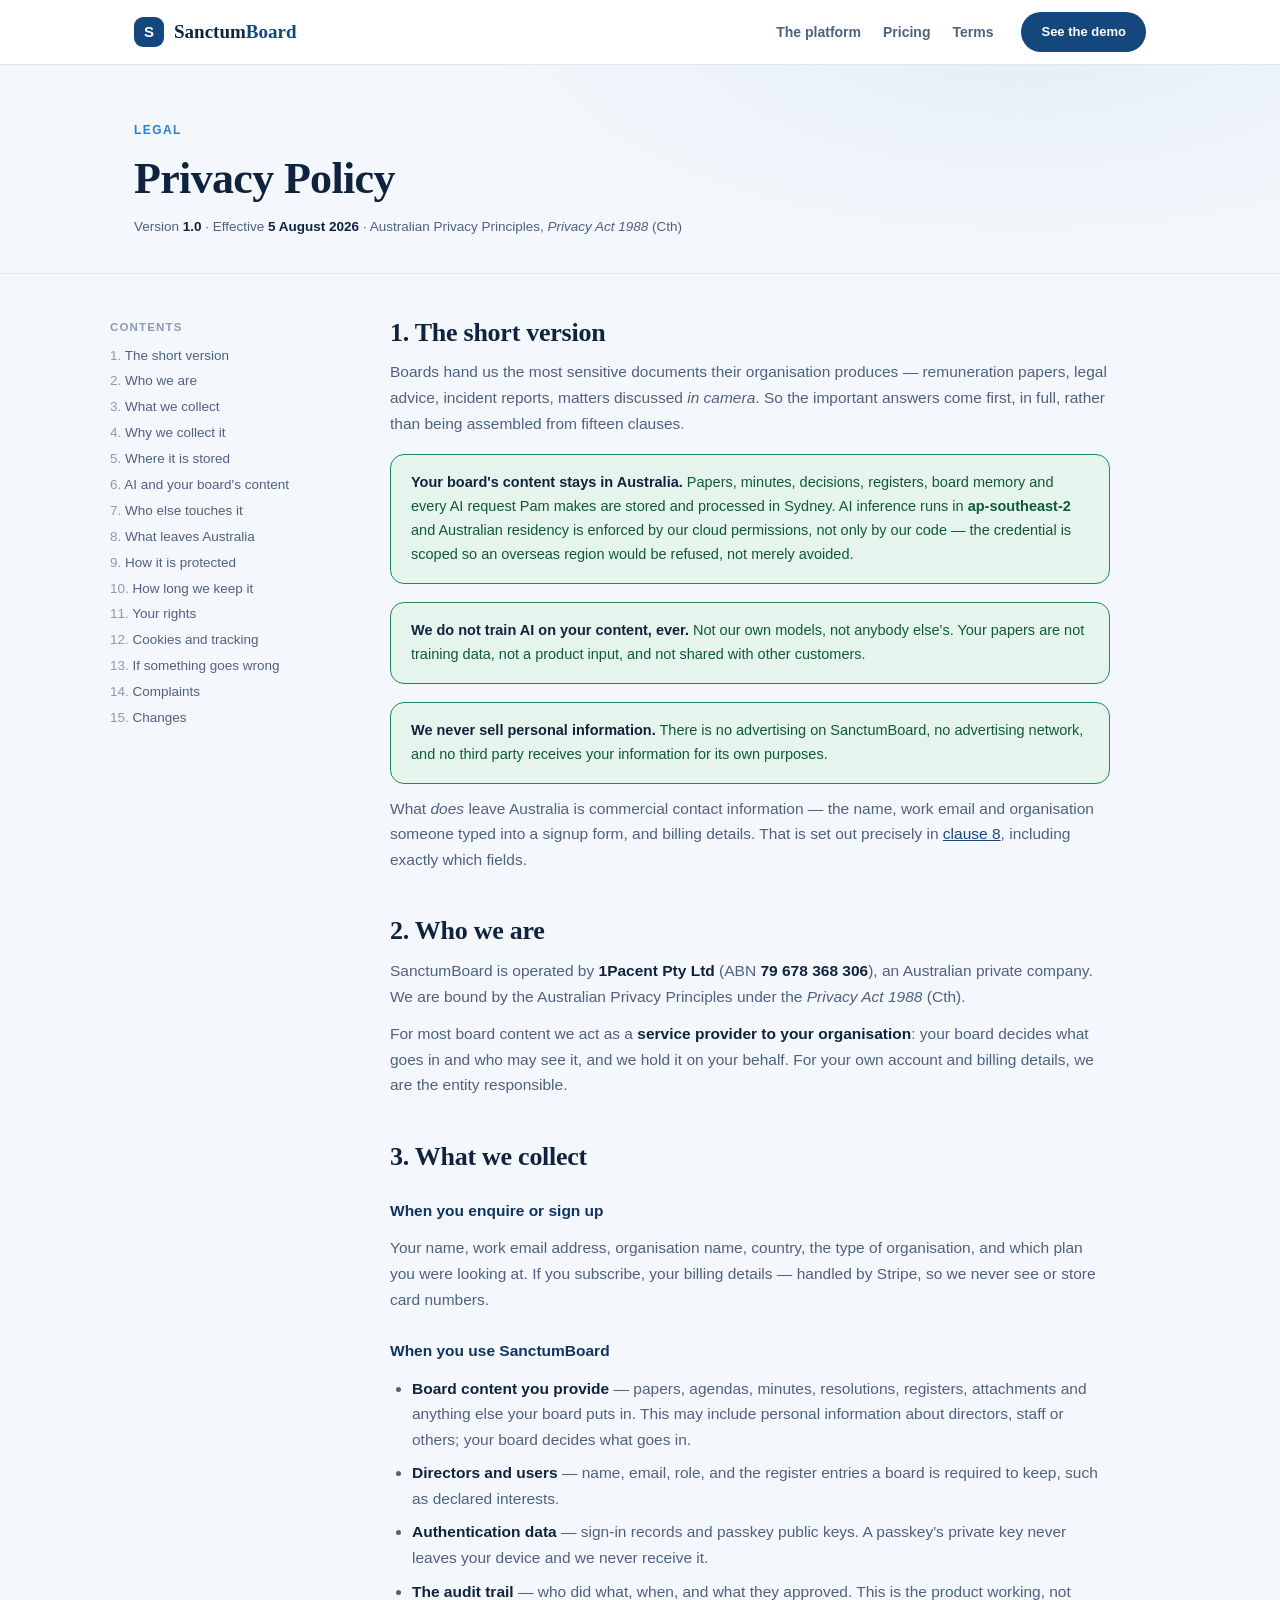
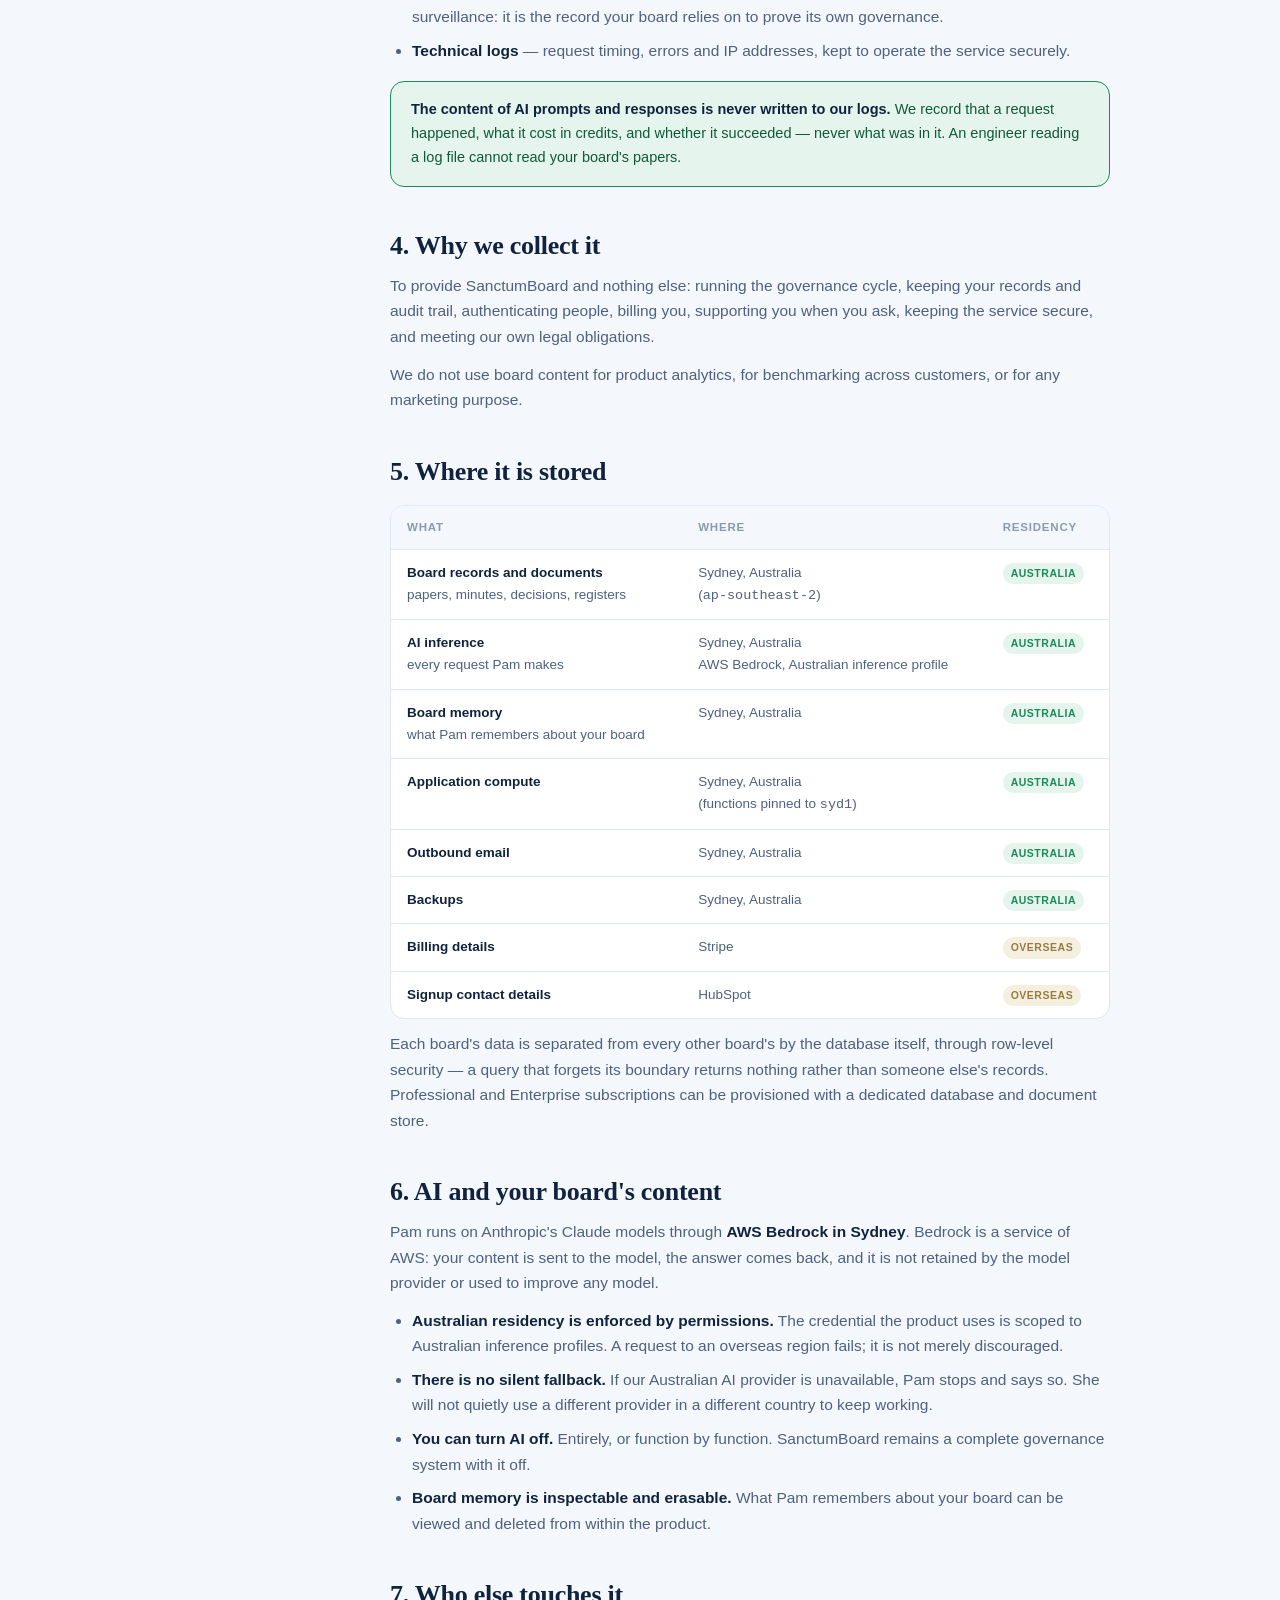
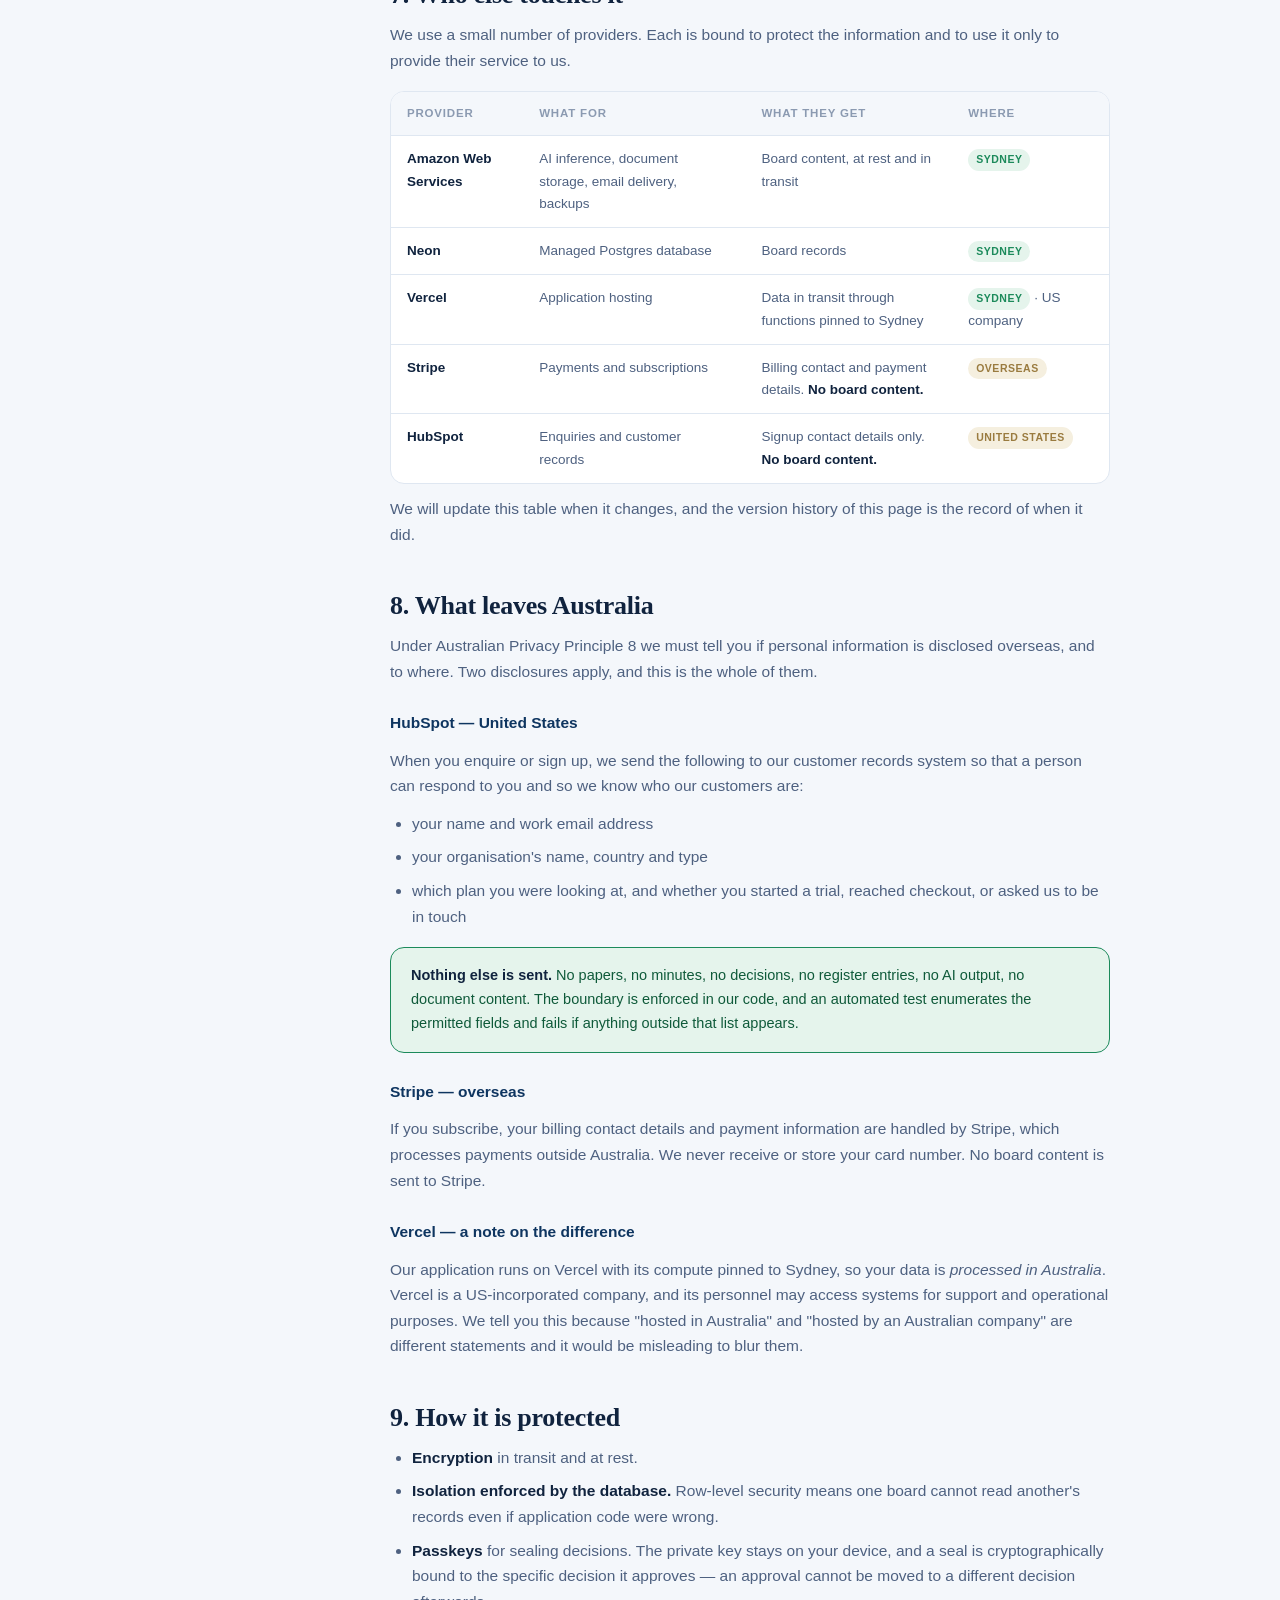
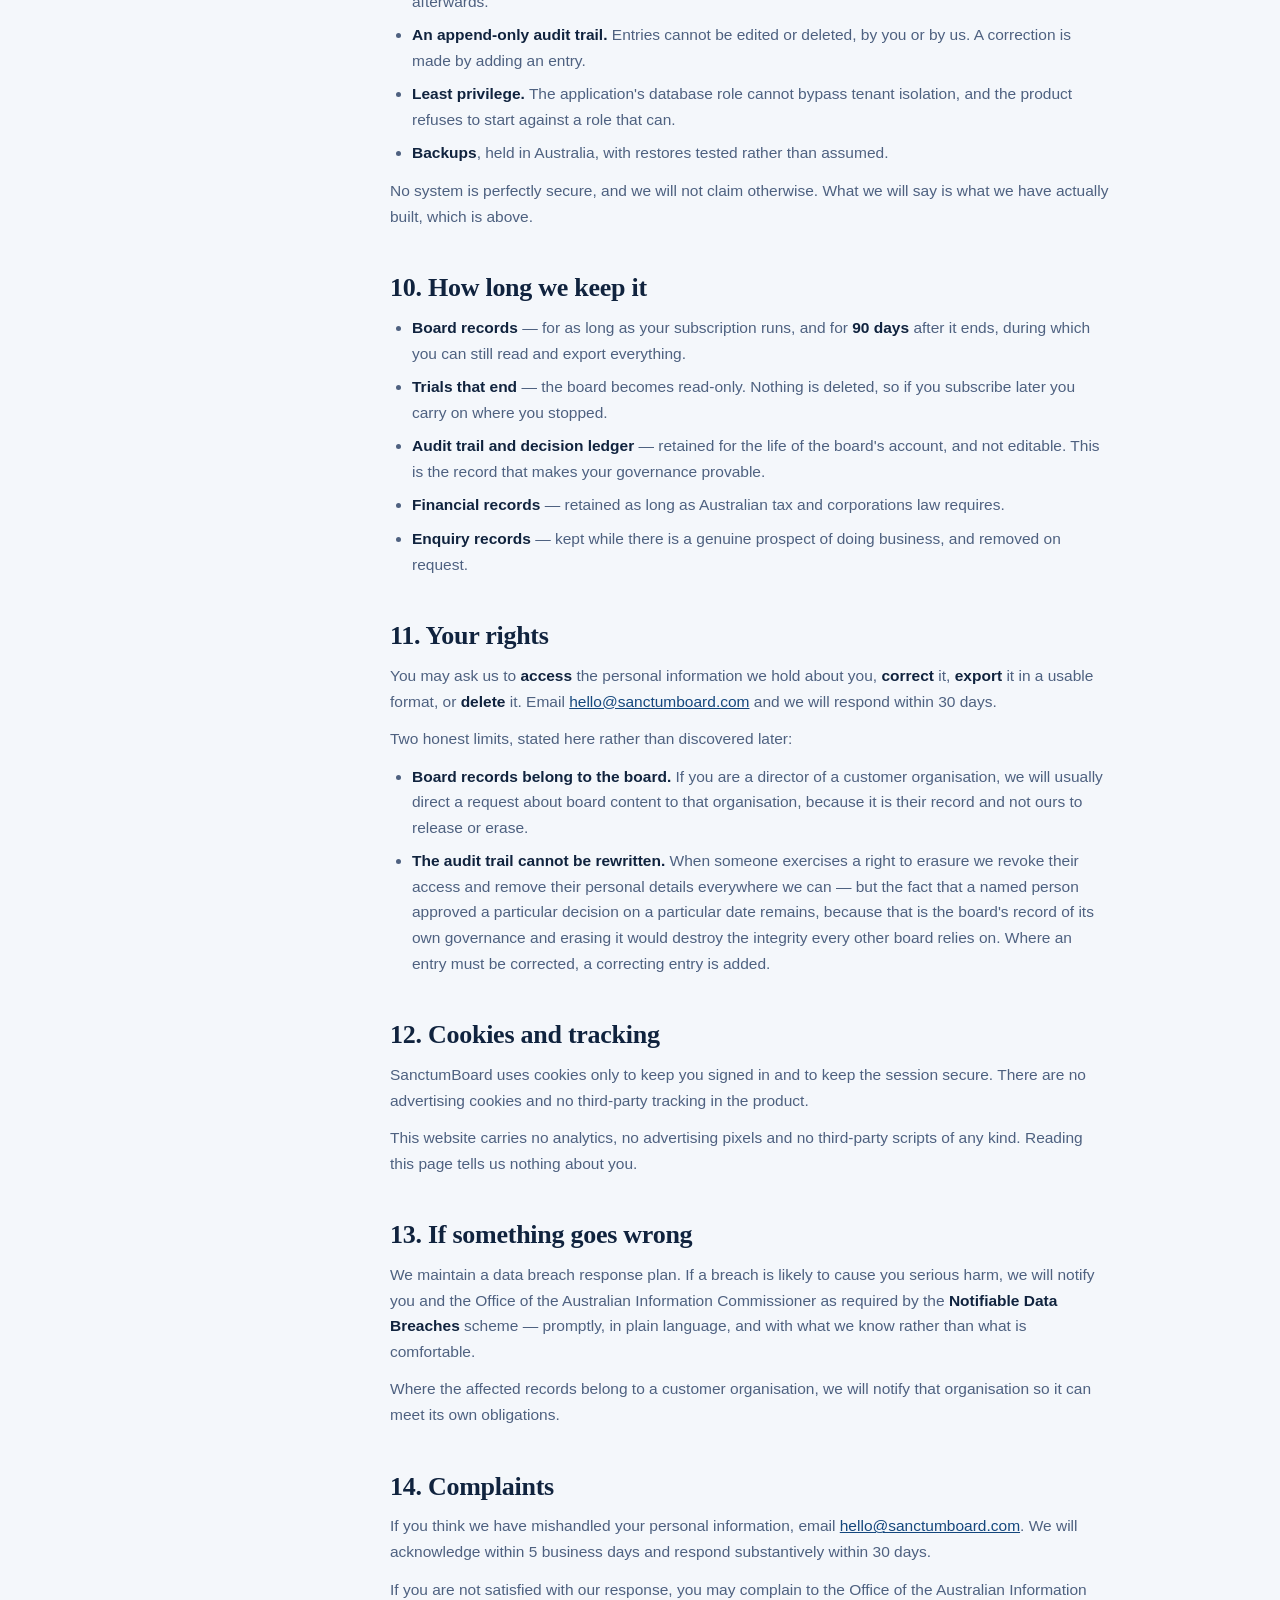
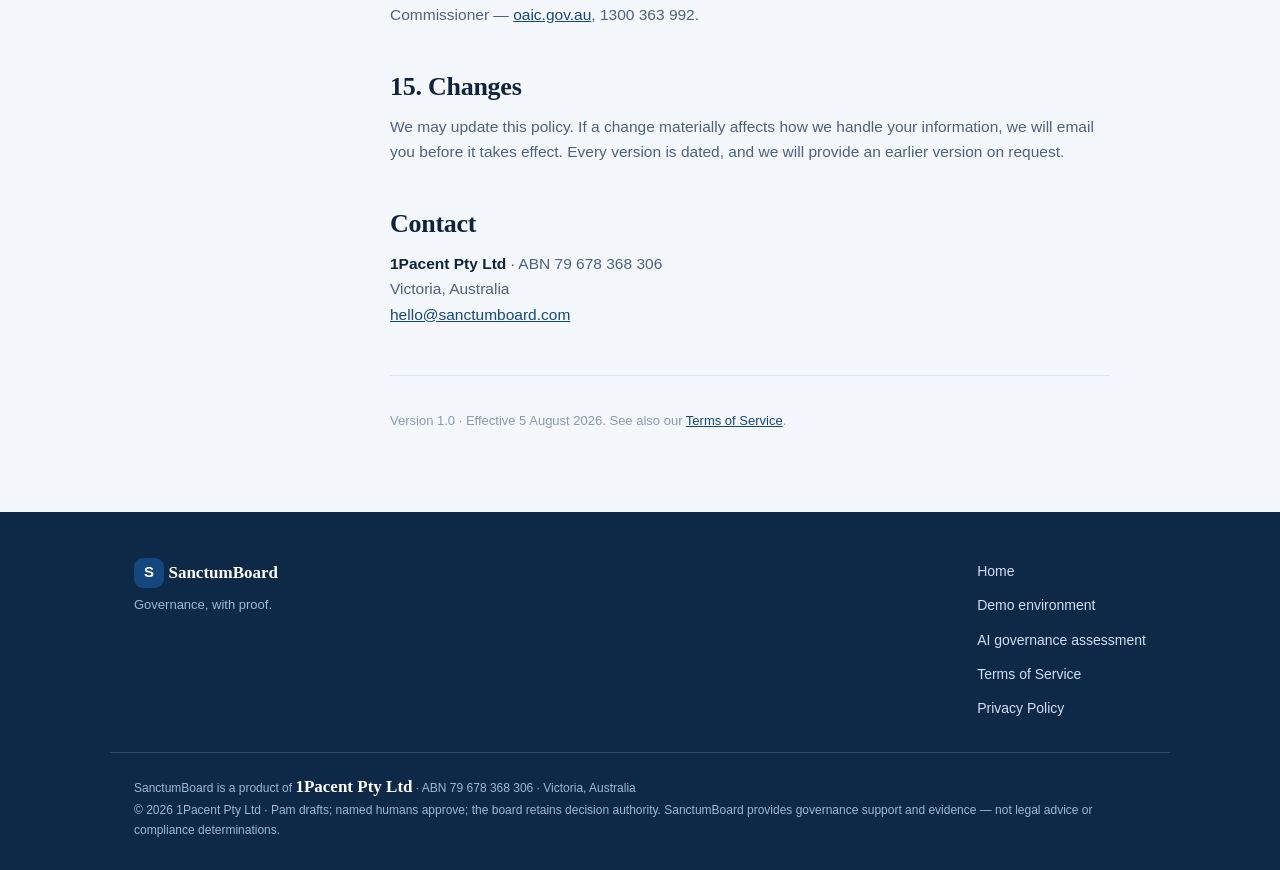
==== commit dc9fd39a: "Fill in the company details the live pages were missing terms.html and privacy.html merged and deplo" ====
--- a/privacy.html
+++ b/privacy.html
@@ -29,7 +29,7 @@
   <div class="container">
     <p class="eyebrow">Legal</p>
     <h1>Privacy Policy</h1>
-    <p class="meta">Version <b>1.0</b> · Effective <b>[EFFECTIVE DATE]</b> · Australian Privacy Principles, <i>Privacy Act 1988</i> (Cth)</p>
+    <p class="meta">Version <b>1.0</b> · Effective <b>5 August 2026</b> · Australian Privacy Principles, <i>Privacy Act 1988</i> (Cth)</p>
   </div>
 </header>
 
@@ -58,14 +58,6 @@
 
   <main class="doc">
 
-    <div class="fillin">
-      <p><b>BEFORE PUBLISHING:</b> replace <b>[LEGAL ENTITY]</b>, <b>[ABN]</b>,
-      <b>[REGISTERED ADDRESS]</b> and <b>[EFFECTIVE DATE]</b> throughout this
-      page and in <a href="terms.html">terms.html</a>. Confirm the
-      sub-processor table in clause 7 still matches what is actually deployed
-      before each version is published.</p>
-    </div>
-
     <h2 id="short">1. The short version</h2>
     <p>Boards hand us the most sensitive documents their organisation
     produces — remuneration papers, legal advice, incident reports, matters
@@ -95,9 +87,8 @@
     8</a>, including exactly which fields.</p>
 
     <h2 id="who">2. Who we are</h2>
-    <p>SanctumBoard is operated by <strong>[LEGAL ENTITY]</strong> (ABN
-    <strong>[ABN]</strong>) of <strong>[REGISTERED ADDRESS]</strong>. We are
-    bound by the Australian Privacy Principles under the <i>Privacy Act
+    <p>SanctumBoard is operated by <strong>1Pacent Pty Ltd</strong> (ABN <strong>79 678 368 306</strong>),
+    an Australian private company. We are bound by the Australian Privacy Principles under the <i>Privacy Act
     1988</i> (Cth).</p>
     <p>For most board content we act as a <strong>service provider to your
     organisation</strong>: your board decides what goes in and who may see it,
@@ -335,12 +326,12 @@
     is dated, and we will provide an earlier version on request.</p>
 
     <h2 id="contact">Contact</h2>
-    <p><strong>[LEGAL ENTITY]</strong> (ABN [ABN])<br />
-    [REGISTERED ADDRESS]<br />
+    <p><strong>1Pacent Pty Ltd</strong> · ABN 79 678 368 306<br />
+    Victoria, Australia<br />
     <a href="mailto:hello@sanctumboard.com">hello@sanctumboard.com</a></p>
 
     <div class="legal-foot">
-      <p>Version 1.0 · Effective [EFFECTIVE DATE]. See also our
+      <p>Version 1.0 · Effective 5 August 2026. See also our
       <a href="terms.html">Terms of Service</a>.</p>
     </div>
 
@@ -362,7 +353,8 @@
     </ul>
   </div>
   <div class="container footer__legal">
-    <p>© 2026 SanctumBoard · Pam drafts; named humans approve; the board retains decision authority.
+    <p>SanctumBoard is a product of <b>1Pacent Pty Ltd</b> · ABN 79 678 368 306 · Victoria, Australia</p>
+    <p>© 2026 1Pacent Pty Ltd · Pam drafts; named humans approve; the board retains decision authority.
     SanctumBoard provides governance support and evidence — not legal advice or compliance determinations.</p>
   </div>
 </footer>
--- a/style.css
+++ b/style.css
@@ -181,7 +181,34 @@
 .plan--feature { border-color: var(--trust); box-shadow: 0 18px 44px -30px rgba(20,71,125,.55); }
 .plan__price { font-family: var(--serif); font-size: 30px; color: var(--trust-ink); margin: 6px 0 8px; }
 .plan__price span { font-size: 14px; color: var(--ink-faint); font-family: var(--sans); }
+.plan__price--talk { font-size: 24px; }
 .plan p { font-size: 13px; color: var(--ink-soft); }
+.plan a.btn { display: inline-block; }
+
+/* GST is exclusive on every Stripe Price and immutable there, so a figure
+   shown without this line is simply the wrong number. */
+.plan__tax { font-size: 11.5px; font-weight: 700; letter-spacing: .04em; text-transform: uppercase;
+  color: var(--ink-faint); margin: -4px 0 8px; }
+.plan__credits { font-size: 12.5px; color: var(--trust); font-weight: 600; margin-top: 8px; }
+.plan--loading, .plan--fallback { grid-column: 1 / -1; text-align: center; }
+.plan--loading h3 { color: var(--ink-faint); font-weight: 500; }
+
+/* The trial, shown only once /api/plans confirms one is running. */
+.trialbar { display: flex; align-items: center; justify-content: space-between; gap: 20px; flex-wrap: wrap;
+  background: var(--trust-soft); border: 1px solid #cfe2f6; border-radius: 18px; padding: 20px 24px; margin-top: 28px; }
+.trialbar b { display: block; font-size: 16px; color: var(--trust-ink); }
+.trialbar span { font-size: 13.5px; color: var(--ink-soft); }
+.trialbar b span { display: inline; font-size: inherit; color: inherit; }
+
+/* Monthly / annual. Hidden until some plan can actually be bought annually —
+   /api/plans withholds the annual price when no Stripe Price exists. */
+.term-toggle { display: inline-flex; gap: 4px; margin-top: 26px; padding: 4px;
+  background: var(--surface); border: 1px solid var(--line); border-radius: 999px; }
+.termbtn { border: 0; background: transparent; cursor: pointer; font: inherit; font-size: 13.5px;
+  font-weight: 600; color: var(--ink-soft); padding: 8px 18px; border-radius: 999px; transition: background .12s ease, color .12s ease; }
+.termbtn:hover { color: var(--trust); }
+.termbtn--on { background: var(--trust); color: #fff; }
+.termbtn--on:hover { color: #fff; }
 
 /* Bridge */
 .bridge { display: grid; grid-template-columns: 1.2fr auto; gap: 40px; align-items: center; }
